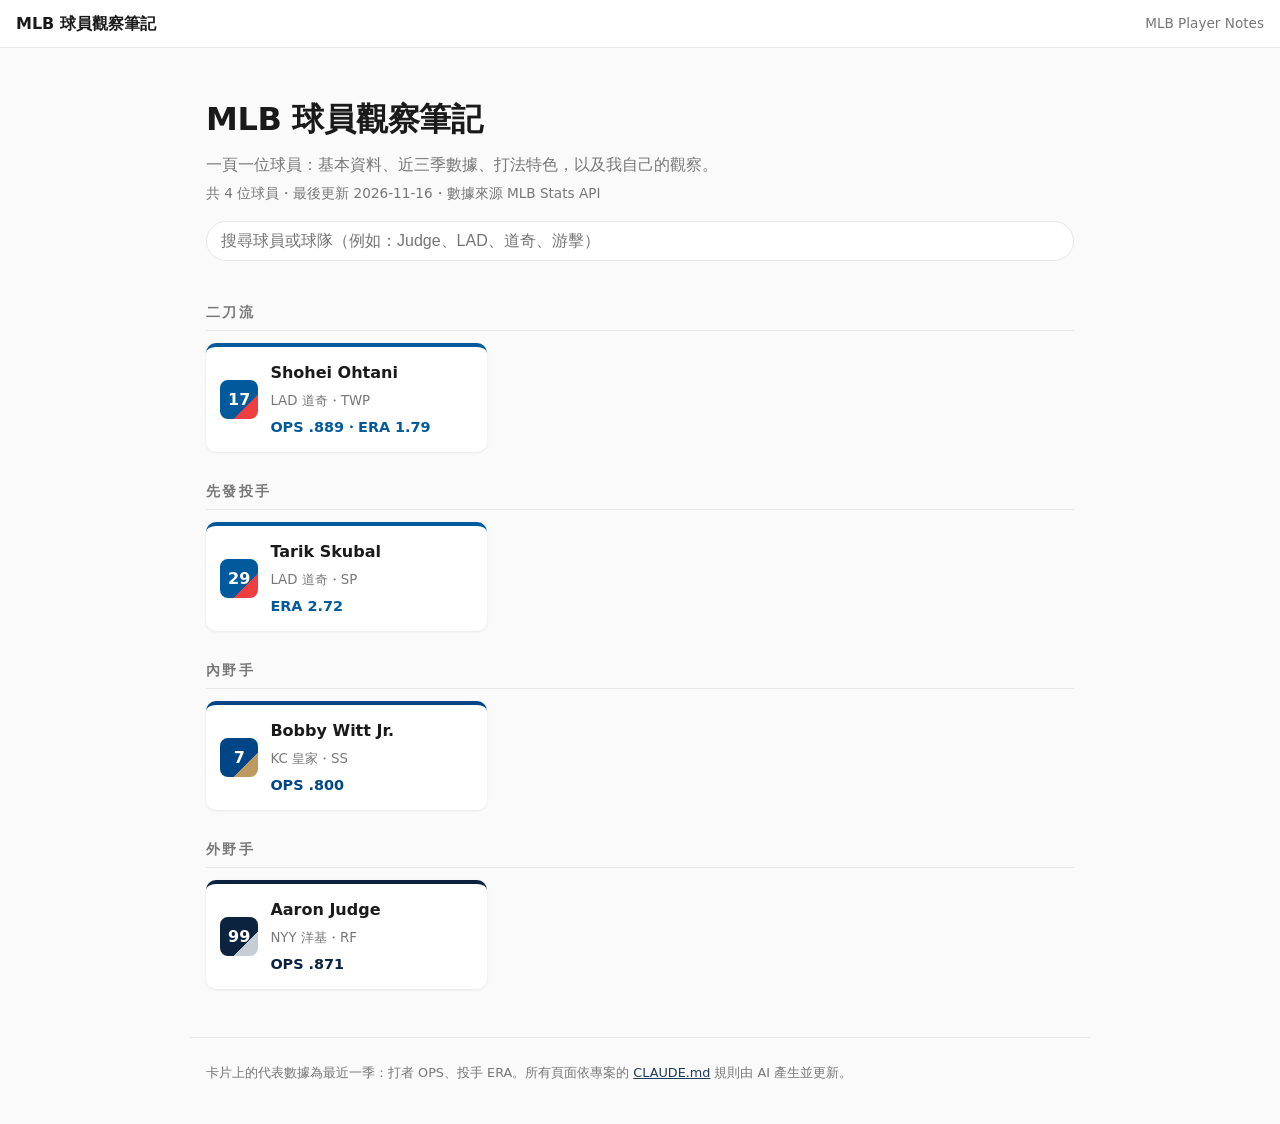
==== index.html @ 1bcddf7a "Initial MLB player notes site: manual, skill, scripts, 4 player pages - CLAUDE.md / AGENTS.md projec" ====
<!DOCTYPE html>
<html lang="zh-Hant">
<head>
<meta charset="utf-8">
<meta name="viewport" content="width=device-width, initial-scale=1">
<title>MLB 球員觀察筆記</title>
<meta name="description" content="一頁一位 MLB 球員：基本資料、近三季數據、打法特色與我的觀察。">
<link rel="stylesheet" href="assets/css/site.css">
</head>
<body>
<header class="site-bar"><a href="index.html">MLB 球員觀察筆記</a><span>MLB Player Notes</span></header>

<main class="page">
  <section class="hero">
    <h1>MLB 球員觀察筆記</h1>
    <p>一頁一位球員：基本資料、近三季數據、打法特色，以及我自己的觀察。</p>
    <p class="meta">共 4 位球員・最後更新 2026-11-16・數據來源 MLB Stats API</p>
    <input class="search" id="search" type="search" placeholder="搜尋球員或球隊（例如：Judge、LAD、道奇、游擊）" aria-label="搜尋球員">
    <p class="empty" id="empty">找不到符合的球員。</p>
  </section>

  <!-- 分組順序固定：two-way → starter → reliever → catcher → infield → outfield → dh；空分組不顯示（見 CLAUDE.md 第 7 節） -->

  <section class="group" id="g-two-way">
    <h2>二刀流</h2>
    <div class="cards">
<a class="mini" href="pages/players/shohei-ohtani.html" data-search="shohei ohtani lad 道奇 二刀流" style="--team-primary:#005A9C; --team-secondary:#EF3E42"><span class="mnum">17</span><span><b>Shohei Ohtani</b><br><small>LAD 道奇・TWP</small></span><span class="key">OPS .889・ERA 1.79</span></a>
    </div>
  </section>

  <section class="group" id="g-starter">
    <h2>先發投手</h2>
    <div class="cards">
<a class="mini" href="pages/players/tarik-skubal.html" data-search="tarik skubal lad 道奇 先發投手" style="--team-primary:#005A9C; --team-secondary:#EF3E42"><span class="mnum">29</span><span><b>Tarik Skubal</b><br><small>LAD 道奇・SP</small></span><span class="key">ERA 2.72</span></a>
    </div>
  </section>

  <section class="group" id="g-infield">
    <h2>內野手</h2>
    <div class="cards">
<a class="mini" href="pages/players/bobby-witt-jr.html" data-search="bobby witt jr. kc 皇家 游擊手" style="--team-primary:#004687; --team-secondary:#BD9B60"><span class="mnum">7</span><span><b>Bobby Witt Jr.</b><br><small>KC 皇家・SS</small></span><span class="key">OPS .800</span></a>
    </div>
  </section>

  <section class="group" id="g-outfield">
    <h2>外野手</h2>
    <div class="cards">
<a class="mini" href="pages/players/aaron-judge.html" data-search="aaron judge nyy 洋基 右外野手" style="--team-primary:#0C2340; --team-secondary:#C4CED4"><span class="mnum">99</span><span><b>Aaron Judge</b><br><small>NYY 洋基・RF</small></span><span class="key">OPS .871</span></a>
    </div>
  </section>
</main>

<footer class="site-foot">
  卡片上的代表數據為最近一季：打者 OPS、投手 ERA。所有頁面依專案的
  <a href="https://github.com/Dipo221/mlb-player-notes/blob/main/CLAUDE.md">CLAUDE.md</a> 規則由 AI 產生並更新。
</footer>
<script src="assets/js/search.js"></script>
</body>
</html>
---- assets/css/site.css ----
/* =========================================================
   MLB 球員觀察筆記 — 全站唯一樣式表（風格：C 數據雜誌＋球隊配色）
   規則：頁面不可寫 <style>；行內 style 只能設定 CSS 變數
   （--team-primary、--team-secondary、--w），其他一律寫在這裡。
   ========================================================= */

:root {
  --bg: #fafafa;
  --surface: #ffffff;
  --text: #1a1a1a;
  --muted: #777;
  --line: #e7e7e7;
  --line-soft: #f2f2f2;
  --todo-bg: #fff4e5;
  --todo-text: #b25e00;
  /* 預設球隊色（沒有設定時使用）；球員頁在 <main> 上覆寫 */
  --team-primary: #1f3a5f;
  --team-secondary: #c8102e;
  --radius: 12px;
  --shadow: 0 1px 3px rgba(0, 0, 0, .08);
}

* { box-sizing: border-box; }
html { -webkit-text-size-adjust: 100%; }
body {
  margin: 0;
  background: var(--bg);
  color: var(--text);
  font-family: system-ui, -apple-system, "Noto Sans TC", "PingFang TC", "Microsoft JhengHei", sans-serif;
  line-height: 1.7;
}
a { color: var(--team-primary); }
abbr[title] { text-decoration: none; cursor: help; }

/* ---------- 頂部導覽列 ---------- */
.site-bar {
  display: flex; justify-content: space-between; align-items: center; gap: 12px;
  padding: 10px 16px; background: var(--surface); border-bottom: 1px solid var(--line);
}
.site-bar a { color: var(--text); text-decoration: none; font-weight: 700; }
.site-bar span { color: var(--muted); font-size: .85rem; }

.page { max-width: 900px; margin: 0 auto; padding: 16px 16px 48px; }

/* ---------- 球員頁：球隊色帶 ---------- */
.player::before {
  content: ""; display: block; height: 6px; margin: -16px -16px 16px;
  background: linear-gradient(90deg, var(--team-primary) 0 75%, var(--team-secondary) 75% 100%);
}

/* ---------- 球員卡 ---------- */
.player-card {
  display: grid; grid-template-columns: auto 1fr; gap: 16px 20px; align-items: center;
  background: var(--surface); padding: 24px; border-radius: var(--radius);
  border-left: 8px solid var(--team-primary); box-shadow: var(--shadow);
}
.jersey {
  width: 96px; height: 96px; border-radius: var(--radius); color: #fff;
  display: flex; flex-direction: column; align-items: center; justify-content: center;
  background: linear-gradient(135deg, var(--team-primary) 68%, var(--team-secondary) 68%);
}
.jersey .num { font-size: 2.6rem; font-weight: 800; line-height: 1; }
.jersey .abbr { font-size: .8rem; letter-spacing: .15em; }
.pos { margin: 0; color: var(--muted); font-size: .85rem; }
.player-card h1 { margin: 0; font-size: 1.9rem; line-height: 1.3; letter-spacing: -.01em; }
.player-card h1 small { display: block; font-size: .55em; font-weight: 400; color: var(--muted); }
.tagline { margin: 4px 0 0; font-weight: 600; color: var(--team-primary); }
.facts {
  grid-column: 1 / -1; margin: 0; padding-top: 14px; border-top: 1px solid var(--line-soft);
  display: grid; grid-template-columns: repeat(auto-fit, minmax(150px, 1fr)); gap: 8px 16px;
}
.facts dt { font-size: .75rem; color: var(--muted); }
.facts dd { margin: 0; }

/* ---------- 段落 ---------- */
.block { margin-top: 32px; }
.block h2 {
  margin: 0 0 12px; padding: 0 0 6px 10px; font-size: .85rem; letter-spacing: .18em;
  color: var(--muted); border-bottom: 1px solid var(--line);
  border-left: 4px solid var(--team-primary);
}
.block h3 { margin: 18px 0 6px; font-size: .95rem; }
.note, .sub { font-size: .8rem; color: var(--muted); }
.points { padding-left: 1.1em; }
.points li { margin: 8px 0; }
.traits { padding-left: 0; list-style: none; }
.traits li { margin: 6px 0; }
.traits b { display: inline-block; min-width: 3em; color: var(--team-primary); }

/* ---------- 數據表 ---------- */
.table-wrap { overflow-x: auto; -webkit-overflow-scrolling: touch; }
table.stats {
  width: 100%; border-collapse: collapse; font-variant-numeric: tabular-nums;
  background: var(--surface); border-radius: 8px; overflow: hidden; box-shadow: var(--shadow);
}
.stats th, .stats td { padding: 8px 10px; text-align: right; white-space: nowrap; }
.stats th:nth-child(-n+2), .stats td:nth-child(-n+2) { text-align: left; }
.stats th { font-size: .75rem; color: var(--muted); font-weight: 600; border-bottom: 2px solid var(--team-primary); }
.stats td { border-bottom: 1px solid var(--line-soft); }
.stats tbody tr:last-child td { font-weight: 700; }
.stats td.dnp { text-align: center; color: var(--muted); font-weight: 400; }

/* ---------- 球種長條 ---------- */
.pitch { display: grid; grid-template-columns: 7em 1fr 9.5em; gap: 8px; align-items: center; margin: 6px 0; }
.bar { display: block; height: 12px; background: #eee; border-radius: 99px; overflow: hidden; }
.bar i { display: block; height: 100%; width: var(--w); background: var(--team-primary); border-radius: 99px; }
.pval { font-variant-numeric: tabular-nums; font-size: .9rem; }

/* ---------- 我的觀察 ---------- */
.todo {
  display: inline-block; background: var(--todo-bg); color: var(--todo-text);
  padding: 2px 10px; border-radius: 99px; font-size: .9rem;
}
.mine blockquote {
  margin: 0 0 12px; padding: 10px 14px; background: var(--surface);
  border-left: 4px solid var(--team-secondary); border-radius: 0 8px 8px 0;
}
.mine cite { display: block; font-size: .75rem; color: var(--muted); font-style: normal; }

.sources ul { padding-left: 1.1em; margin: 0; }

/* ---------- 首頁 ---------- */
.hero { padding: 28px 0 8px; }
.hero h1 { margin: 0; font-size: 2rem; letter-spacing: -.01em; }
.hero p { margin: 4px 0 0; color: var(--muted); }
.meta { font-size: .85rem; color: var(--muted); }
.search {
  width: 100%; margin: 16px 0 4px; padding: 10px 14px; font-size: 1rem;
  border: 1px solid var(--line); border-radius: 99px; background: var(--surface);
}
.search:focus { outline: 2px solid var(--team-primary); border-color: transparent; }
.group { margin-top: 28px; }
.group h2 {
  margin: 0 0 12px; font-size: .85rem; letter-spacing: .18em; color: var(--muted);
  border-bottom: 1px solid var(--line); padding-bottom: 6px;
}
.cards { display: grid; grid-template-columns: repeat(auto-fill, minmax(240px, 1fr)); gap: 12px; }
.mini {
  display: grid; grid-template-columns: auto 1fr; gap: 2px 12px; align-items: center;
  padding: 12px 14px; background: var(--surface); color: var(--text); text-decoration: none;
  border-radius: 10px; box-shadow: var(--shadow); border-top: 4px solid var(--team-primary);
  transition: transform .15s, box-shadow .15s;
}
.mini:hover, .mini:focus { transform: translateY(-2px); box-shadow: 0 4px 12px rgba(0, 0, 0, .12); }
.mini .mnum {
  width: 2.4em; height: 2.4em; border-radius: 8px; color: #fff; font-weight: 800;
  display: flex; align-items: center; justify-content: center;
  background: linear-gradient(135deg, var(--team-primary) 68%, var(--team-secondary) 68%);
}
.mini small { color: var(--muted); }
.mini .mnum { grid-row: span 2; }
.mini .key { grid-column: 2; font-weight: 700; font-variant-numeric: tabular-nums; font-size: .9rem; color: var(--team-primary); }
.empty { color: var(--muted); display: none; }

.site-foot { max-width: 900px; margin: 0 auto; padding: 24px 16px 40px; font-size: .8rem; color: var(--muted); border-top: 1px solid var(--line); }

/* ---------- 手機 ---------- */
@media (max-width: 480px) {
  .player-card { padding: 18px; grid-template-columns: 1fr; }
  .jersey { width: 72px; height: 72px; }
  .jersey .num { font-size: 2rem; }
  .player-card h1 { font-size: 1.6rem; }
  .pitch { grid-template-columns: 6em 1fr; }
  .pval { grid-column: 2; font-size: .8rem; }
}

/* 搜尋時隱藏卡片與分組（覆蓋 display:grid） */
[hidden] { display: none !important; }
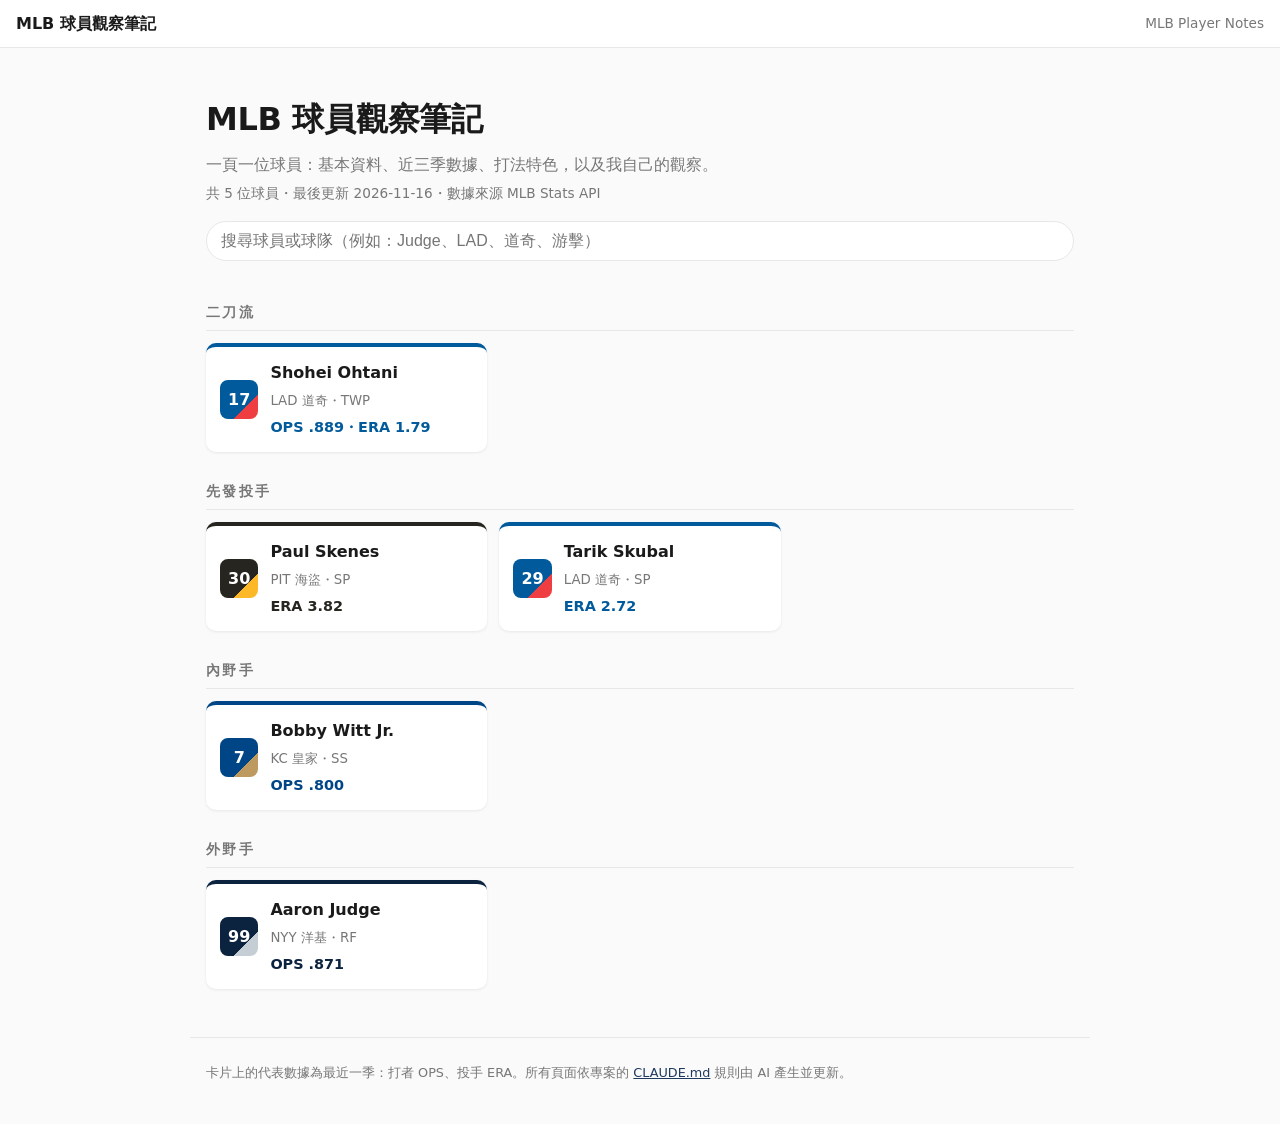
==== commit 72fd09b8: "Add Paul Skenes player page Co-Authored-By: Claude Opus 5.5 <noreply@anthropic.com>" ====
--- a/index.html
+++ b/index.html
@@ -14,7 +14,7 @@
   <section class="hero">
     <h1>MLB 球員觀察筆記</h1>
     <p>一頁一位球員：基本資料、近三季數據、打法特色，以及我自己的觀察。</p>
-    <p class="meta">共 4 位球員・最後更新 2026-11-16・數據來源 MLB Stats API</p>
+    <p class="meta">共 5 位球員・最後更新 2026-11-16・數據來源 MLB Stats API</p>
     <input class="search" id="search" type="search" placeholder="搜尋球員或球隊（例如：Judge、LAD、道奇、游擊）" aria-label="搜尋球員">
     <p class="empty" id="empty">找不到符合的球員。</p>
   </section>
@@ -31,6 +31,7 @@
   <section class="group" id="g-starter">
     <h2>先發投手</h2>
     <div class="cards">
+<a class="mini" href="pages/players/paul-skenes.html" data-search="paul skenes pit 海盜 先發投手" style="--team-primary:#27251F; --team-secondary:#FDB827"><span class="mnum">30</span><span><b>Paul Skenes</b><br><small>PIT 海盜・SP</small></span><span class="key">ERA 3.82</span></a>
 <a class="mini" href="pages/players/tarik-skubal.html" data-search="tarik skubal lad 道奇 先發投手" style="--team-primary:#005A9C; --team-secondary:#EF3E42"><span class="mnum">29</span><span><b>Tarik Skubal</b><br><small>LAD 道奇・SP</small></span><span class="key">ERA 2.72</span></a>
     </div>
   </section>
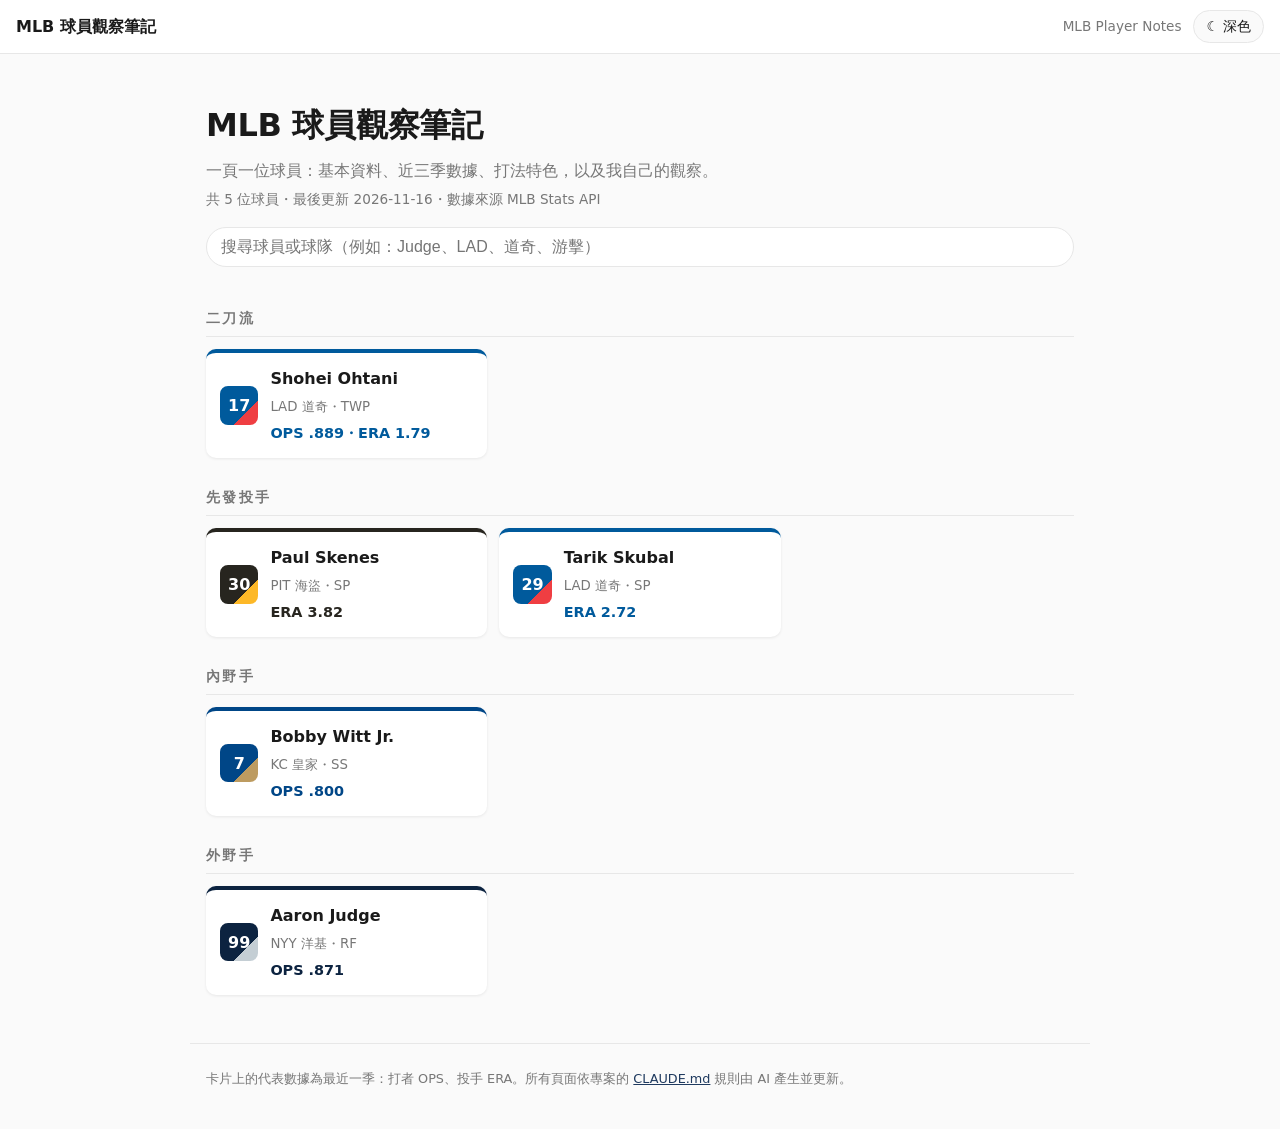
==== commit 548292e4: "Add dark/light theme toggle - assets/js/theme.js: follows system preference, remembers manual choice" ====
--- a/index.html
+++ b/index.html
@@ -6,6 +6,7 @@
 <title>MLB 球員觀察筆記</title>
 <meta name="description" content="一頁一位 MLB 球員：基本資料、近三季數據、打法特色與我的觀察。">
 <link rel="stylesheet" href="assets/css/site.css">
+<script src="assets/js/theme.js"></script>
 </head>
 <body>
 <header class="site-bar"><a href="index.html">MLB 球員觀察筆記</a><span>MLB Player Notes</span></header>
--- a/assets/css/site.css
+++ b/assets/css/site.css
@@ -2,6 +2,10 @@
    MLB 球員觀察筆記 — 全站唯一樣式表（風格：C 數據雜誌＋球隊配色）
    規則：頁面不可寫 <style>；行內 style 只能設定 CSS 變數
    （--team-primary、--team-secondary、--w），其他一律寫在這裡。
+   深色模式：<html data-theme="dark">（由 assets/js/theme.js 設定），
+   顏色一律用下面的變數，不要在元件裡寫死顏色。
+   球隊色用法：色塊（背號、色帶）用 --team-primary／--team-secondary；
+   文字與線條用 --accent（深色模式會自動調亮，避免深色隊色看不到）。
    ========================================================= */
 
 :root {
@@ -13,11 +17,36 @@
   --line-soft: #f2f2f2;
   --todo-bg: #fff4e5;
   --todo-text: #b25e00;
+  --bar-bg: #eeeeee;
+  --hover-shadow: 0 4px 12px rgba(0, 0, 0, .12);
   /* 預設球隊色（沒有設定時使用）；球員頁在 <main> 上覆寫 */
   --team-primary: #1f3a5f;
   --team-secondary: #c8102e;
   --radius: 12px;
   --shadow: 0 1px 3px rgba(0, 0, 0, .08);
+  color-scheme: light;
+}
+
+/* ---------- 深色模式 ---------- */
+[data-theme="dark"] {
+  --bg: #121417;
+  --surface: #1c1f24;
+  --text: #e6e6e6;
+  --muted: #9aa0a6;
+  --line: #2e3238;
+  --line-soft: #262a30;
+  --todo-bg: #3a2a12;
+  --todo-text: #ffb35c;
+  --bar-bg: #2e3238;
+  --shadow: 0 1px 3px rgba(0, 0, 0, .5);
+  --hover-shadow: 0 4px 14px rgba(0, 0, 0, .6);
+  color-scheme: dark;
+}
+
+/* 文字與線條用的球隊強調色：要在設定球隊色的元素上重新計算，所以列出這些選擇器 */
+:root, .player, .mini { --accent: var(--team-primary); }
+[data-theme="dark"], [data-theme="dark"] .player, [data-theme="dark"] .mini {
+  --accent: color-mix(in srgb, var(--team-primary) 45%, #ffffff);
 }
 
 * { box-sizing: border-box; }
@@ -29,16 +58,21 @@
   font-family: system-ui, -apple-system, "Noto Sans TC", "PingFang TC", "Microsoft JhengHei", sans-serif;
   line-height: 1.7;
 }
-a { color: var(--team-primary); }
+a { color: var(--accent); }
 abbr[title] { text-decoration: none; cursor: help; }
 
 /* ---------- 頂部導覽列 ---------- */
 .site-bar {
-  display: flex; justify-content: space-between; align-items: center; gap: 12px;
+  display: flex; align-items: center; gap: 12px;
   padding: 10px 16px; background: var(--surface); border-bottom: 1px solid var(--line);
 }
 .site-bar a { color: var(--text); text-decoration: none; font-weight: 700; }
-.site-bar span { color: var(--muted); font-size: .85rem; }
+.site-bar span { color: var(--muted); font-size: .85rem; margin-left: auto; }
+.theme-toggle {
+  flex: none; padding: 4px 12px; font: inherit; font-size: .85rem; cursor: pointer;
+  color: var(--text); background: var(--bg); border: 1px solid var(--line); border-radius: 99px;
+}
+.theme-toggle:hover { border-color: var(--muted); }
 
 .page { max-width: 900px; margin: 0 auto; padding: 16px 16px 48px; }
 
@@ -52,7 +86,7 @@
 .player-card {
   display: grid; grid-template-columns: auto 1fr; gap: 16px 20px; align-items: center;
   background: var(--surface); padding: 24px; border-radius: var(--radius);
-  border-left: 8px solid var(--team-primary); box-shadow: var(--shadow);
+  border-left: 8px solid var(--accent); box-shadow: var(--shadow);
 }
 .jersey {
   width: 96px; height: 96px; border-radius: var(--radius); color: #fff;
@@ -64,7 +98,7 @@
 .pos { margin: 0; color: var(--muted); font-size: .85rem; }
 .player-card h1 { margin: 0; font-size: 1.9rem; line-height: 1.3; letter-spacing: -.01em; }
 .player-card h1 small { display: block; font-size: .55em; font-weight: 400; color: var(--muted); }
-.tagline { margin: 4px 0 0; font-weight: 600; color: var(--team-primary); }
+.tagline { margin: 4px 0 0; font-weight: 600; color: var(--accent); }
 .facts {
   grid-column: 1 / -1; margin: 0; padding-top: 14px; border-top: 1px solid var(--line-soft);
   display: grid; grid-template-columns: repeat(auto-fit, minmax(150px, 1fr)); gap: 8px 16px;
@@ -77,7 +111,7 @@
 .block h2 {
   margin: 0 0 12px; padding: 0 0 6px 10px; font-size: .85rem; letter-spacing: .18em;
   color: var(--muted); border-bottom: 1px solid var(--line);
-  border-left: 4px solid var(--team-primary);
+  border-left: 4px solid var(--accent);
 }
 .block h3 { margin: 18px 0 6px; font-size: .95rem; }
 .note, .sub { font-size: .8rem; color: var(--muted); }
@@ -85,7 +119,7 @@
 .points li { margin: 8px 0; }
 .traits { padding-left: 0; list-style: none; }
 .traits li { margin: 6px 0; }
-.traits b { display: inline-block; min-width: 3em; color: var(--team-primary); }
+.traits b { display: inline-block; min-width: 3em; color: var(--accent); }
 
 /* ---------- 數據表 ---------- */
 .table-wrap { overflow-x: auto; -webkit-overflow-scrolling: touch; }
@@ -95,15 +129,15 @@
 }
 .stats th, .stats td { padding: 8px 10px; text-align: right; white-space: nowrap; }
 .stats th:nth-child(-n+2), .stats td:nth-child(-n+2) { text-align: left; }
-.stats th { font-size: .75rem; color: var(--muted); font-weight: 600; border-bottom: 2px solid var(--team-primary); }
+.stats th { font-size: .75rem; color: var(--muted); font-weight: 600; border-bottom: 2px solid var(--accent); }
 .stats td { border-bottom: 1px solid var(--line-soft); }
 .stats tbody tr:last-child td { font-weight: 700; }
 .stats td.dnp { text-align: center; color: var(--muted); font-weight: 400; }
 
 /* ---------- 球種長條 ---------- */
 .pitch { display: grid; grid-template-columns: 7em 1fr 9.5em; gap: 8px; align-items: center; margin: 6px 0; }
-.bar { display: block; height: 12px; background: #eee; border-radius: 99px; overflow: hidden; }
-.bar i { display: block; height: 100%; width: var(--w); background: var(--team-primary); border-radius: 99px; }
+.bar { display: block; height: 12px; background: var(--bar-bg); border-radius: 99px; overflow: hidden; }
+.bar i { display: block; height: 100%; width: var(--w); background: var(--accent); border-radius: 99px; }
 .pval { font-variant-numeric: tabular-nums; font-size: .9rem; }
 
 /* ---------- 我的觀察 ---------- */
@@ -126,9 +160,9 @@
 .meta { font-size: .85rem; color: var(--muted); }
 .search {
   width: 100%; margin: 16px 0 4px; padding: 10px 14px; font-size: 1rem;
-  border: 1px solid var(--line); border-radius: 99px; background: var(--surface);
-}
-.search:focus { outline: 2px solid var(--team-primary); border-color: transparent; }
+  border: 1px solid var(--line); border-radius: 99px; background: var(--surface); color: var(--text);
+}
+.search:focus { outline: 2px solid var(--accent); border-color: transparent; }
 .group { margin-top: 28px; }
 .group h2 {
   margin: 0 0 12px; font-size: .85rem; letter-spacing: .18em; color: var(--muted);
@@ -138,10 +172,10 @@
 .mini {
   display: grid; grid-template-columns: auto 1fr; gap: 2px 12px; align-items: center;
   padding: 12px 14px; background: var(--surface); color: var(--text); text-decoration: none;
-  border-radius: 10px; box-shadow: var(--shadow); border-top: 4px solid var(--team-primary);
+  border-radius: 10px; box-shadow: var(--shadow); border-top: 4px solid var(--accent);
   transition: transform .15s, box-shadow .15s;
 }
-.mini:hover, .mini:focus { transform: translateY(-2px); box-shadow: 0 4px 12px rgba(0, 0, 0, .12); }
+.mini:hover, .mini:focus { transform: translateY(-2px); box-shadow: var(--hover-shadow); }
 .mini .mnum {
   width: 2.4em; height: 2.4em; border-radius: 8px; color: #fff; font-weight: 800;
   display: flex; align-items: center; justify-content: center;
@@ -149,7 +183,7 @@
 }
 .mini small { color: var(--muted); }
 .mini .mnum { grid-row: span 2; }
-.mini .key { grid-column: 2; font-weight: 700; font-variant-numeric: tabular-nums; font-size: .9rem; color: var(--team-primary); }
+.mini .key { grid-column: 2; font-weight: 700; font-variant-numeric: tabular-nums; font-size: .9rem; color: var(--accent); }
 .empty { color: var(--muted); display: none; }
 
 .site-foot { max-width: 900px; margin: 0 auto; padding: 24px 16px 40px; font-size: .8rem; color: var(--muted); border-top: 1px solid var(--line); }
